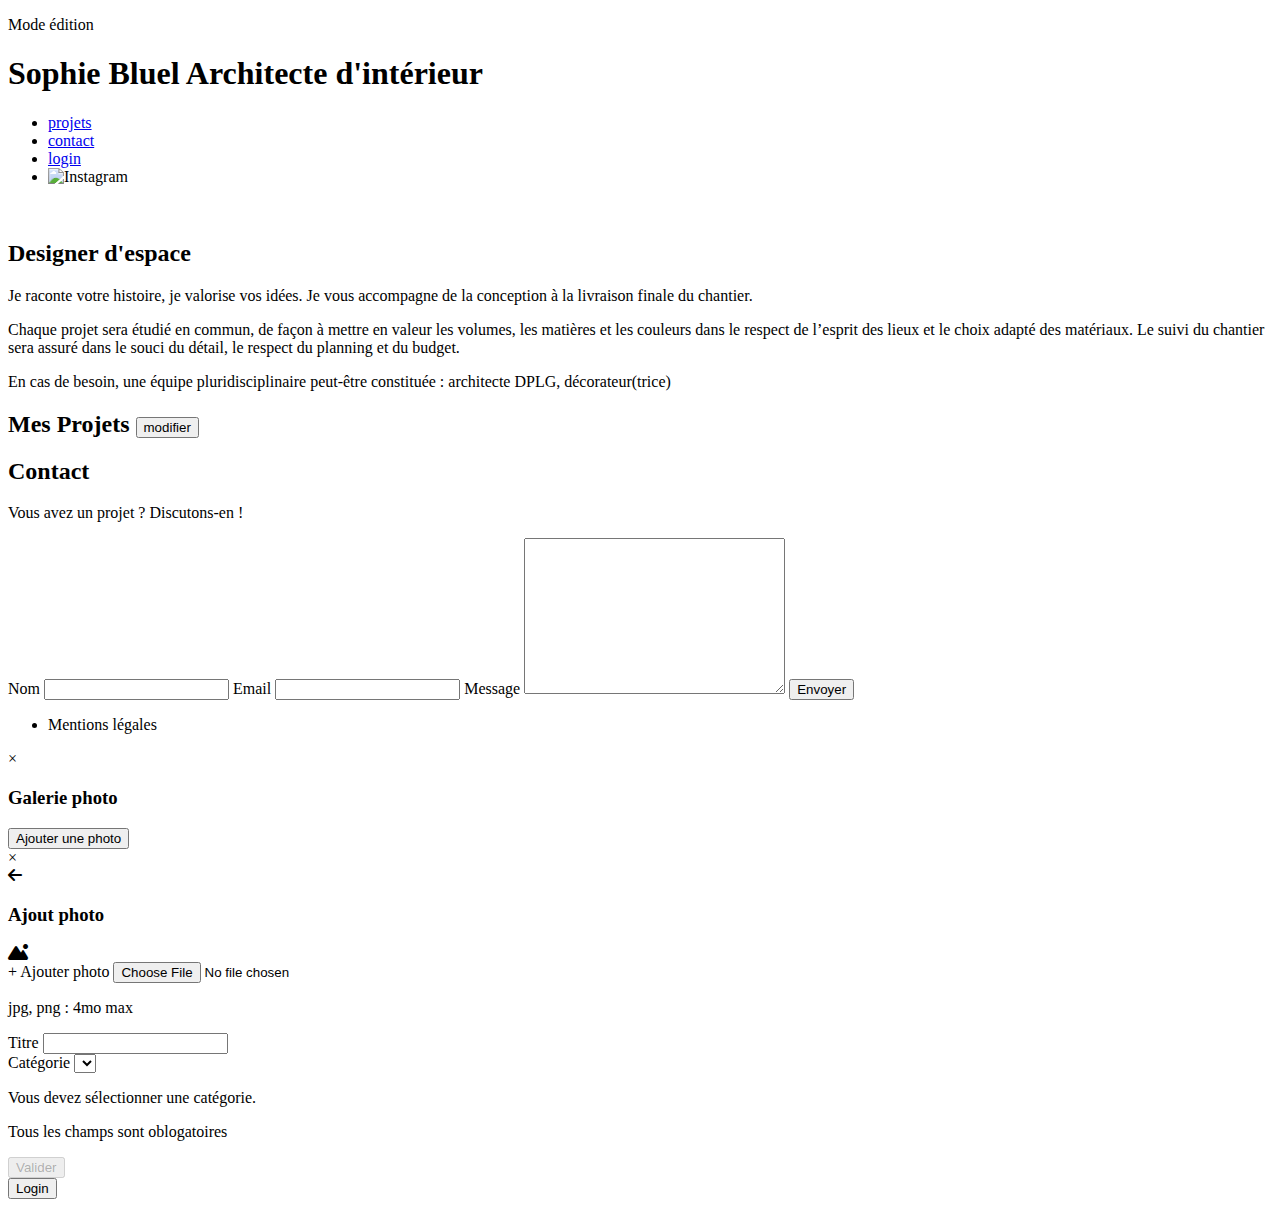
==== FrontEnd/script/index.html @ 9dbb87d5 "tout ok sauf btn login reste affiché" ====
<!DOCTYPE html>
<html lang="fr">
  <head>
    <meta charset="UTF-8" />
    <title>Portfolio Architecte</title>
    <meta name="viewport" content="width=device-width, initial-scale=1.0" />
    <link rel="preconnect" href="https://fonts.googleapis.com" />
    <link rel="preconnect" href="https://fonts.gstatic.com" crossorigin />
    <link
      rel="stylesheet"
      href="https://cdnjs.cloudflare.com/ajax/libs/font-awesome/6.5.0/css/all.min.css"
    />
    <link
      href="https://fonts.googleapis.com/css2?family=Syne:wght@700;800&family=Work+Sans&display=swap"
      rel="stylesheet"
    />
    <meta name="description" content="" />
    <link rel="stylesheet" href="FrontEnd/assets/style.css" />
  </head>
  <body>
    <div id="edit-bar" class="hidden">
      <p><i class="fa-light fa-pen-to-square"></i> Mode édition</p>
    </div>

    <header>
      <h1>Sophie Bluel <span>Architecte d'intérieur</span></h1>
      <nav>
        <ul>
          <li><a href="index.html#portfolio">projets</a></li>
          <li><a href="index.html#contact">contact</a></li>
          <li><a href="script/login.html#login">login</a></li>
          <li><img src="FrontEnd/assets/icons/instagram.png" alt="Instagram" /></li>
        </ul>
      </nav>
    </header>
    <main>
      <section id="introduction">
        <figure>
          <img src="FrontEnd/assets/images/sophie-bluel.png" alt="" />
        </figure>
        <article>
          <h2>Designer d'espace</h2>
          <p>
            Je raconte votre histoire, je valorise vos idées. Je vous accompagne
            de la conception à la livraison finale du chantier.
          </p>
          <p>
            Chaque projet sera étudié en commun, de façon à mettre en valeur les
            volumes, les matières et les couleurs dans le respect de l’esprit
            des lieux et le choix adapté des matériaux. Le suivi du chantier
            sera assuré dans le souci du détail, le respect du planning et du
            budget.
          </p>
          <p>
            En cas de besoin, une équipe pluridisciplinaire peut-être constituée
            : architecte DPLG, décorateur(trice)
          </p>
        </article>
      </section>
      <section id="portfolio">
        <h2>
          Mes Projets
          <button id="edit-mode" class="hidden">
            <i class="fa-light fa-pen-to-square"></i>modifier
          </button>
        </h2>
        <div class="gallery"></div>
      </section>

      <section id="contact">
        <h2>Contact</h2>
        <p>Vous avez un projet ? Discutons-en !</p>
        <form action="#" method="post">
          <label for="name">Nom</label>
          <input type="text" name="name" id="name" />
          <label for="email">Email</label>
          <input type="email" name="email" id="email" />
          <label for="message">Message</label>
          <textarea name="message" id="message" cols="30" rows="10"></textarea>
          <input type="submit" value="Envoyer" />
        </form>
      </section>
    </main>

    <footer>
      <nav>
        <ul>
          <li>Mentions légales</li>
        </ul>
      </nav>
    </footer>

    <!-- MODALE -->
    <div id="gallery-modal" class="hidden">
      <div class="modal-content">
        <span class="close-modal">&times;</span>
        <h3>Galerie photo</h3>
        <div class="gallery-modal">
          <!-- Contenu de la galerie modale -->
        </div>
        <div class="separator-line-gallery"></div>
        <button id="add-photo">Ajouter une photo</button>
      </div>
    </div>

    <!-- 2ème Modale : Ajouter une photo -->
    <div id="photo-modal" class="hidden">
      <div class="modal-content">
        <span class="close-photo-modal close-modal">&times;</span>
        <div class="arrow-left">
          <i class="fa-solid fa-arrow-left"></i>
        </div>

        <h3>Ajout photo</h3>
        
        <form id="add-project-form">
          <div class="icon-and-photo-container">
            <div class="montain-sun">
              <i class="fa-solid fa-mountain-sun"></i>
            </div>
            <label for="image" class="add-photo-label">
              <span class="add-photo-btn">+ Ajouter photo</span>
              <input type="file" id="image" name="image" accept="image/*" />
            </label>
            <p class="image-format">jpg, png : 4mo max</p>
            
          </div>

          <div id="preview-container">
            <img
              id="image-preview"
              alt="Aperçu de l'image"
              style="display: none"
            />
          </div>

          <div class="form-fields-container">
            <div class="field">
              <label for="title-photo-modal" id="photo-title">Titre</label>
              <input type="text" id="title-photo-modal" name="title" required />

              
            </div>

            <div class="field-field-category">
              <label for="category" id="category-list">Catégorie</label>
              <select id="category" name="category" required>
                <option value="" disabled selected hidden></option>
              </select>
              <p class="error-message">
                Vous devez sélectionner une catégorie.</p>
            </div>

            <!-- Ligne de séparation -->
            <div class="separator-line"></div>
            <p class="error-message">Tous les champs sont oblogatoires</p>

            <!-- bouton valider -->

            <button
              type="submit"
              id="submit-photo"
              class="validate-btn"
              disabled
            >Valider
            </button>
          </div>
        </form>
      </div>
    </div>

    <!-- Bouton Login/Logout -->
    <button id="loginLogoutButton">Login</button>

    <script src="script/script.js"></script>
  </body>
</html>
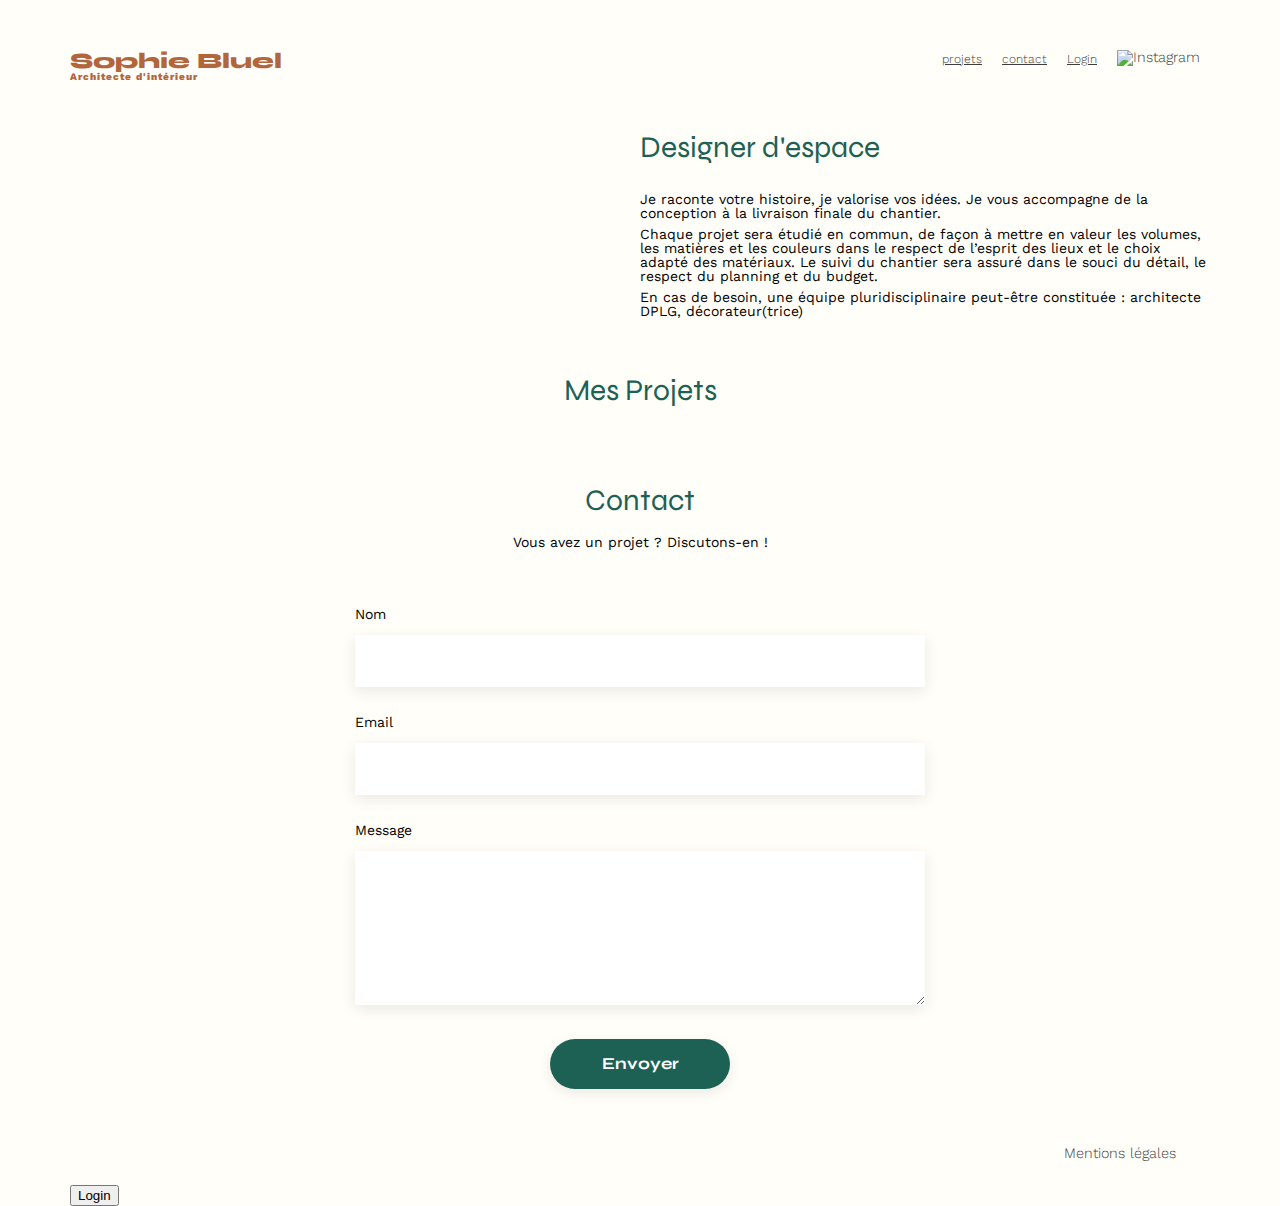
==== commit 65d58f90: "reparation btn logout sur index" ====
--- a/FrontEnd/script/index.html
+++ b/FrontEnd/script/index.html
@@ -15,7 +15,7 @@
       rel="stylesheet"
     />
     <meta name="description" content="" />
-    <link rel="stylesheet" href="FrontEnd/assets/style.css" />
+    <link rel="stylesheet" href="/FrontEnd/assets/style.css" />
   </head>
   <body>
     <div id="edit-bar" class="hidden">
@@ -28,15 +28,15 @@
         <ul>
           <li><a href="index.html#portfolio">projets</a></li>
           <li><a href="index.html#contact">contact</a></li>
-          <li><a href="script/login.html#login">login</a></li>
-          <li><img src="FrontEnd/assets/icons/instagram.png" alt="Instagram" /></li>
+          <li><a  id="loginLogoutButton" href="script/login.html">login</a></li>
+          <li><img src="/FrontEnd/assets/icons/instagram.png" alt="Instagram" /></li>
         </ul>
       </nav>
     </header>
     <main>
       <section id="introduction">
         <figure>
-          <img src="FrontEnd/assets/images/sophie-bluel.png" alt="" />
+          <img src="/FrontEnd/assets/images/sophie-bluel.png" alt="" />
         </figure>
         <article>
           <h2>Designer d'espace</h2>
@@ -172,6 +172,6 @@
     <!-- Bouton Login/Logout -->
     <button id="loginLogoutButton">Login</button>
 
-    <script src="script/script.js"></script>
+    <script src="/FrontEnd/script/script.js"></script>
   </body>
 </html>--- a/FrontEnd/assets/style.css
+++ b/FrontEnd/assets/style.css
@@ -0,0 +1,734 @@
+back/* http://meyerweb.com/eric/tools/css/reset/
+   v2.0 | 20110126
+   License: none (public domain)
+*/
+
+html, body, div, span, applet, object, iframe,
+h1, h2, h3, h4, h5, h6, p, blockquote, pre,
+a, abbr, acronym, address, big, cite, code,
+del, dfn, em, img, ins, kbd, q, s, samp,
+small, strike, strong, sub, sup, tt, var,
+b, u, i, center,
+dl, dt, dd, ol, ul, li,
+fieldset, form, label, legend,
+table, caption, tbody, tfoot, thead, tr, th, td,
+article, aside, canvas, details, embed,
+figure, figcaption, footer, header, hgroup,
+menu, nav, output, ruby, section, summary,
+time, mark, audio, video {
+  margin: 0;
+  padding: 0;
+  border: 0;
+  font-size: 100%;
+  font: inherit;
+  vertical-align: baseline;
+  background-color: #fffef8;
+}
+/* HTML5 display-role reset for older browsers */
+article,
+aside,
+details,
+figcaption,
+figure,
+footer,
+header,
+hgroup,
+menu,
+nav,
+section {
+  display: block;
+}
+body {
+  line-height: 1;
+}
+ol,
+ul {
+  list-style: none;
+}
+blockquote,
+q {
+  quotes: none;
+}
+blockquote:before,
+blockquote:after,
+q:before,
+q:after {
+  content: "";
+  content: none;
+}
+table {
+  border-collapse: collapse;
+  border-spacing: 0;
+}
+/** end reset css**/
+body {
+  max-width: 1140px;
+  margin: auto;
+  font-family: "Work Sans";
+  font-size: 14px;
+}
+header {
+  display: flex;
+  justify-content: space-between;
+  margin: 50px 0;
+}
+section {
+  margin: 50px 0;
+}
+
+h1 {
+  display: flex;
+  flex-direction: column;
+  font-family: "Syne";
+  font-size: 22px;
+  font-weight: 800;
+  color: #b1663c;
+}
+
+h1 > span {
+  font-family: "Work Sans";
+  font-size: 10px;
+  letter-spacing: 0.1em;
+}
+
+h2 {
+  font-size: 30px;
+  color: #1d6154;
+  font-family: "Syne";
+}
+nav ul {
+  display: flex;
+  align-items: center;
+  list-style-type: none;
+  font-size: 12px;
+  font-weight: 300;
+  color: #3d3d3d;
+}
+nav li {
+  padding: 0 10px;
+  font-size: 1.2em;
+}
+
+nav li:hover {
+  color: #b1663c;
+}
+
+li:hover {
+  color: #b1663c;
+}
+#introduction {
+  display: flex;
+  align-items: center;
+}
+#introduction figure {
+  flex: 1;
+}
+#introduction img {
+  margin: auto;
+  width: 80%;
+}
+
+#introduction article {
+  flex: 1;
+}
+#introduction h2 {
+  margin-bottom: 1em;
+}
+
+#introduction p {
+  margin-bottom: 0.5em;
+}
+#portfolio {
+  position: relative; /* Permet de positionner les éléments enfants */
+}
+#portfolio h2 {
+  text-align: center;
+  margin-bottom: 1em;
+}
+.gallery {
+  width: 100%;
+  display: grid;
+  grid-template-columns: 1fr 1fr 1fr;
+  grid-column-gap: 20px;
+  grid-row-gap: 20px;
+}
+
+.gallery img {
+  width: 100%;
+}
+#contact {
+  width: 50%;
+  margin: auto;
+}
+#contact > * {
+  text-align: center;
+}
+#contact h2 {
+  margin-bottom: 20px;
+}
+#contact form {
+  text-align: left;
+  margin-top: 30px;
+  display: flex;
+  flex-direction: column;
+}
+
+#contact input {
+  height: 50px;
+  font-size: 1.2em;
+  border: none;
+  box-shadow: 0px 4px 14px rgba(0, 0, 0, 0.09);
+}
+#contact label {
+  margin: 2em 0 1em 0;
+}
+#contact textarea {
+  border: none;
+  box-shadow: 0px 4px 14px rgba(0, 0, 0, 0.09);
+}
+
+input[type="submit"] {
+  font-family: "Syne";
+  font-weight: 700;
+  color: white;
+  background-color: #1d6154;
+  margin: 2em auto;
+  width: 180px;
+  text-align: center;
+  border-radius: 60px;
+}
+
+footer nav ul {
+  display: flex;
+  justify-content: flex-end;
+  margin: 2em;
+}
+
+/* code style btn category */
+#menu-categories {
+  width: 100%;
+  display: flex;
+  justify-content: center;
+  gap: 20px;
+  padding-bottom: 40px;
+}
+#menu-categories button {
+  font-family: Syne;
+  font-size: 16px;
+  font-weight: 700;
+  line-height: 19.2px;
+  text-align: center;
+  text-underline-position: from-font;
+  text-decoration-skip-ink: none;
+  color: #1d6154;
+  height: 35px;
+  padding-left: 14px;
+  padding-right: 14px;
+  border: 1px solid rgba(29, 97, 84, 1);
+  border-radius: 60px;
+}
+#menu-categories button:hover {
+  background-color: #1d6154;
+  color: white;
+}
+
+#menu-categories .active {
+  background-color: #1d6154;
+  color: white;
+}
+
+#contact p {
+  margin: 0.5em auto;
+}
+a {
+  color: #3d3d3d;
+  text-decoration: underline;
+  font-size: 12px;
+}
+
+a:hover {
+  font-weight: bold;
+  color: #b1663c;
+}
+
+.hidden {
+  /*cacher la visibilité du bouton quand admin non logué */
+  display: none !important;
+}
+
+#edit-mode {
+  justify-content: center;
+  align-items: center;
+  border: none;
+  margin-top: -23px;
+  background-color: transparent;
+  width: 90px;
+  font-size: 14px;
+  font-family: "Work Sans";
+  cursor: pointer;
+  transition: color 300ms ease-out;
+}
+
+#edit-mode i {
+  margin-right: 6px; /* Espace entre l'icône et le texte */
+  font-family: "Font Awesome 5 Free";
+  font-weight: 400;
+  color: black;
+  width: 12px;
+  height: 14px;
+}
+
+#edit-mode:hover {
+  color: #b1663c; /* Change la couleur du texte et de l'icône au survol */
+}
+
+#edit-mode:hover i {
+  color: #b1663c; /* Assure que l'icône suit la même couleur */
+}
+
+#edit-bar {
+  position: fixed; /* Fixe la barre en haut de l'écran */
+  top: 0;
+  left: 0;
+  width: 100%; /* Barre couvrant toute la largeur */
+  height: 10px;
+  background-color: black;
+  color: white;
+  display: flex;
+  align-items: center;
+  text-align: center;
+  justify-content: center;
+  font-family: "Work Sans", sans-serif;
+  font-size: 12px;
+  font-weight: bold;
+  padding: 10px 0;
+  z-index: 1000; /* Assure que la barre reste au-dessus des autres éléments */
+}
+#edit-bar p {
+  margin: 0;
+  font-weight: 100;
+  background-color: black;
+  color: white;
+}
+
+#edit-bar i {
+  background-color: black;
+  color: white;
+  font-family: "Font Awesome 5 Free";
+}
+/* ------------------MODALE ----------------------------*/
+
+/* MODALE - Fond noir semi-transparent */
+#modal {
+  position: fixed;
+  top: 0;
+  left: 0;
+  width: 100%;
+  height: 100%;
+  background-color: rgba(0, 0, 0, 0.7);
+  display: flex;
+  justify-content: center;
+  align-items: center;
+  z-index: 1000;
+}
+
+/* MODALE - Contenu */
+.modal-content {
+  position: relative;
+  width: 630px;
+  height: 630px;
+  background-color: #fff;
+  padding: 20px;
+  border-radius: 10px;
+  box-shadow: 0 5px 15px rgba(0, 0, 0, 0.3);
+  text-align: center;
+}
+
+/* MODALE - Bouton de fermeture */
+.close {
+  position: absolute;
+  top: 10px;
+  right: 15px;
+  font-size: 25px;
+  font-weight: bold;
+  cursor: pointer;
+}
+
+.close:hover {
+  color: #b1663c;
+}
+
+.close:focus {
+  outline: none;
+  color: #b1663c;
+}
+
+.arrow-left {
+  position: absolute;
+  left: 30px;
+  font-size: 25px;
+  font-weight: bold;
+  cursor: pointer;
+}
+
+/* MODALE - Galerie */
+.gallery-modal {
+  display: grid;
+  grid-template-columns: repeat(5, 1fr); /* 5 colonnes */
+  gap: 10px;
+  justify-content: center;
+}
+
+.gallery-modal img {
+  width: 100%;
+  height: auto;
+  object-fit: cover;
+  border-radius: 5px;
+}
+
+#add-photo {
+  background-color: #1d6154;
+  color: white;
+  border: none;
+  padding: 10px 20px;
+  border-radius: 20px;
+  font-family: "Syne";
+  cursor: pointer;
+  margin-top: 5px;
+  margin-bottom: 35px;
+}
+
+#add-photo:hover {
+  background-color: #b1663c;
+}
+
+/* Styles pour les modales */
+
+#gallery-modal,
+#photo-modal {
+  display: flex;
+  justify-content: center;
+  align-items: center;
+  overflow: hidden;
+  position: fixed;
+  top: 0;
+  left: 0;
+  width: 100%;
+  height: 100%;
+  background: rgba(0, 0, 0, 0.6);
+  z-index: 1000;
+}
+
+#add-project-form {
+  display: flex;
+  flex-direction: column;
+  align-items: center;
+  justify-content: center;
+  background-color: #e8f1f6;
+  border-radius: 10px;
+  box-shadow: 0 5px 15px rgba(0, 0, 0, 0.3);
+  text-align: center;
+  width: 500px;
+  height: 115px;
+  margin-left: 66px;
+  margin-top: 31px;
+  padding-top: 82px;
+  border-radius: 5px;
+}
+
+/* Classe pour afficher la modale */
+#gallery-modal.show {
+  display: flex; /* Rend la modale visible */
+  opacity: 1;
+  transform: scale(1);
+}
+
+.modal-content h3 {
+  font-family: "Syne", sans-serif;
+  font-size: 26px;
+  margin-top: 40px;
+  margin-bottom: 30px;
+  justify-content: center;
+  align-items: center;
+  font-weight: 400;
+  height: 30px;
+}
+
+.modal {
+  position: fixed;
+  top: 0;
+  left: 0;
+  width: 100%;
+  height: 100%;
+  background-color: rgba(0, 0, 0, 0.7);
+  display: flex;
+  justify-content: center;
+  align-items: center;
+  z-index: 1000;
+}
+
+.close-modal {
+  position: absolute;
+  top: 10px;
+  right: 15px;
+  font-size: 24px;
+  cursor: pointer;
+}
+figure {
+  font-size: 13px;
+  font-weight: 400;
+  color: #3d3d3d;
+  border-radius: 30%;
+}
+.delete-button {
+  font-size: 17px;
+  color: green;
+  background-color: black;
+  width: 20px;
+  height: 20px;
+  display: flex;
+  justify-content: center;
+  text-align: center;
+}
+
+.gallery-modal figure {
+  position: relative; /* Nécessaire pour le positionnement absolu des enfants */
+}
+
+.trash-icon {
+  position: absolute; /* Positionne par rapport à la figure */
+  top: 5px;
+  right: 5px;
+  font-size: 17px;
+  background-color: #fff;
+  color: black;
+  padding: 2px;
+  cursor: pointer;
+  z-index: 10;
+}
+
+.separator-line-gallery {
+  width: 500px;
+  height: 1px;
+  background-color: #b3b3b3;
+  margin: 45px 55px 0px 50px; /* Espacement autour de la ligne */
+  margin-bottom: 70px;
+}
+.add-photo-label {
+  background-color: #e8f1f6;
+}
+.montain-sun {
+  display: flex;
+  justify-content: center;
+  align-items: center;
+  background-color: transparent;
+  font-size: 30px;
+  color: #a7a7a7;
+  width: 55px;
+  height: 55px;
+  padding: 2px;
+}
+.montain-sun i {
+  background-color: transparent !important;
+  border: 4px solid #b9c5cc;
+  padding-top: 5px;
+  border-radius: 10px;
+  color: #b9c5cc;
+}
+.add-photo-btn {
+  display: flex;
+  justify-content: center;
+  justify-items: center;
+  text-align: center;
+  align-items: center;
+  background-color: transparent;
+  font-size: 14px;
+  text-align: center;
+  color: #306685;
+  width: 173px;
+  height: 36px;
+  border: none;
+  border-radius: 50px;
+  background-color: #cbd6dc;
+}
+
+#preview-container {
+  position: absolute; /* Permet de positionner l'aperçu par rapport à son conteneur parent */
+  top: 118px;
+  left: 50%;
+  transform: translateX(-50%); /* Correction pour le centrage */
+  text-align: center;
+}
+
+#image {
+  display: none; /* Masque l'élément */
+}
+
+#image-preview {
+  width: 171px;
+  height: 200px;
+  object-fit: cover;
+}
+
+/* Conteneur des champs "Titre", "Catégorie" et "Valider" */
+.form-fields-container {
+  margin-top: 40px; /* Pour s'assurer qu'il ne chevauche pas l'autre conteneur */
+  display: flex;
+  flex-direction: column;
+  gap: 20px;
+}
+
+.icon-and-photo-container {
+  background-color: transparent;
+  display: flex;
+  align-items: center;
+  gap: 20px;
+  margin-bottom: -10px;
+  flex-direction: column;
+  width: 500px;
+  margin-top: 240px;
+  padding-top: 10px;
+  min-height: 180px;
+  position: relative;
+}
+
+.image-format {
+  font-size: 10px;
+  font-weight: 400;
+  text-align: center;
+  color: #444;
+  height: 12px;
+  padding-left: 14px;
+  padding-right: 14px;
+  background-color: transparent;
+  margin-top: -15px;
+  padding-top: 2px;
+  font-family: "Work Sans";
+}
+
+#photo-title {
+  position: relative;
+  margin-right: 460px;
+  width: 32px;
+  height: 16px;
+  font-family: "Work Sans";
+  font-size: 14px;
+  color: #3d3d3d;
+  font-weight: 500;
+  display: flex;
+}
+
+#category {
+  margin-top: 55px;
+  border: 0px;
+  margin-right: 0px;
+  width: 500px;
+  height: 25px;
+  background-color: #fff;
+  box-shadow: 5px 5px 10px 0 rgba(0, 0, 0, 0.3);
+  font-size: 14px;
+  font-weight: 300;
+  font-family: "Work Sans";
+  color: #3d3d3d;
+}
+#category-list {
+  position: relative;
+  margin-top: 55px;
+  font-size: 14px;
+  font-weight: 500;
+  font-family: "Work Sans";
+  color: #3d3d3d;
+  margin-right: 430px;
+  font-family: Work Sans;
+  top: 35px;
+}
+
+#category option:disabled {
+  color: #3d3d3d;
+  font-style: "Work Sans";
+  font-weight: 500;
+  font-size: 14px;
+}
+
+#title {
+  position: relative;
+  top: 30px;
+  outline: none;
+  width: 475px;
+  height: 10px;
+  font-size: 14px;
+  box-shadow: 5px 5px 10px 0 rgba(0, 0, 0, 0.3);
+  background-color: #fff;
+}
+
+.field-label {
+  font-size: 14px;
+  font-weight: 500;
+  color: #3d3d3d;
+  margin-bottom: 5px;
+  font-family: "Work Sans", sans-serif;
+  width: 32px;
+  margin-right: 470px;
+
+  top: 100px;
+}
+
+.field input,
+.field select {
+  /* Style pour les inputs et selects */
+  font-size: 14px;
+  color: #3d3d3d;
+  padding: 10px;
+  border: 0px;
+
+  width: 100%; /* S'adapte à la largeur du conteneur parent */
+  background-color: #fff;
+  font-family: "Work Sans", sans-serif;
+  box-shadow: 5px 5px 10px 0 rgba(0, 0, 0, 0.3);
+}
+
+.field input:focus,
+.field select:focus {
+  border-color: #1d6154;
+}
+
+.separator-line {
+  width: 500px;
+  height: 1px;
+  background-color: #b3b3b3;
+  margin: 15px 0;
+  margin-bottom: 50px;
+}
+
+/*Styles pour le bouton de validation*/
+#submit-photo {
+  display: flex;
+  background-color: #a7a7a7;
+  margin-top: -13px;
+  color: white;
+  font-size: 14px;
+  font-weight: 400;
+  padding: 10px 20px;
+  width: 237px;
+  text-align: center;
+  align-items: center;
+  justify-content: center;
+  border: none;
+  border-radius: 20px;
+  cursor: pointer;
+  align-self: center; /* Centre le bouton dans le conteneur */
+  transition: background-color 0.3s ease;
+}
+
+.error-message {
+  display: none; /* Tous les messages d'erreur sont cachés par défaut */
+  color: red; /* Si affichés, ils seront en rouge */
+  font-size: 0.9em;
+  margin-top: 5px;
+  background-color: inherit;
+}
+
+#title-photo-modal:focus,
+#category:focus {
+  outline: none; /* Supprime le cadre par défaut */
+}